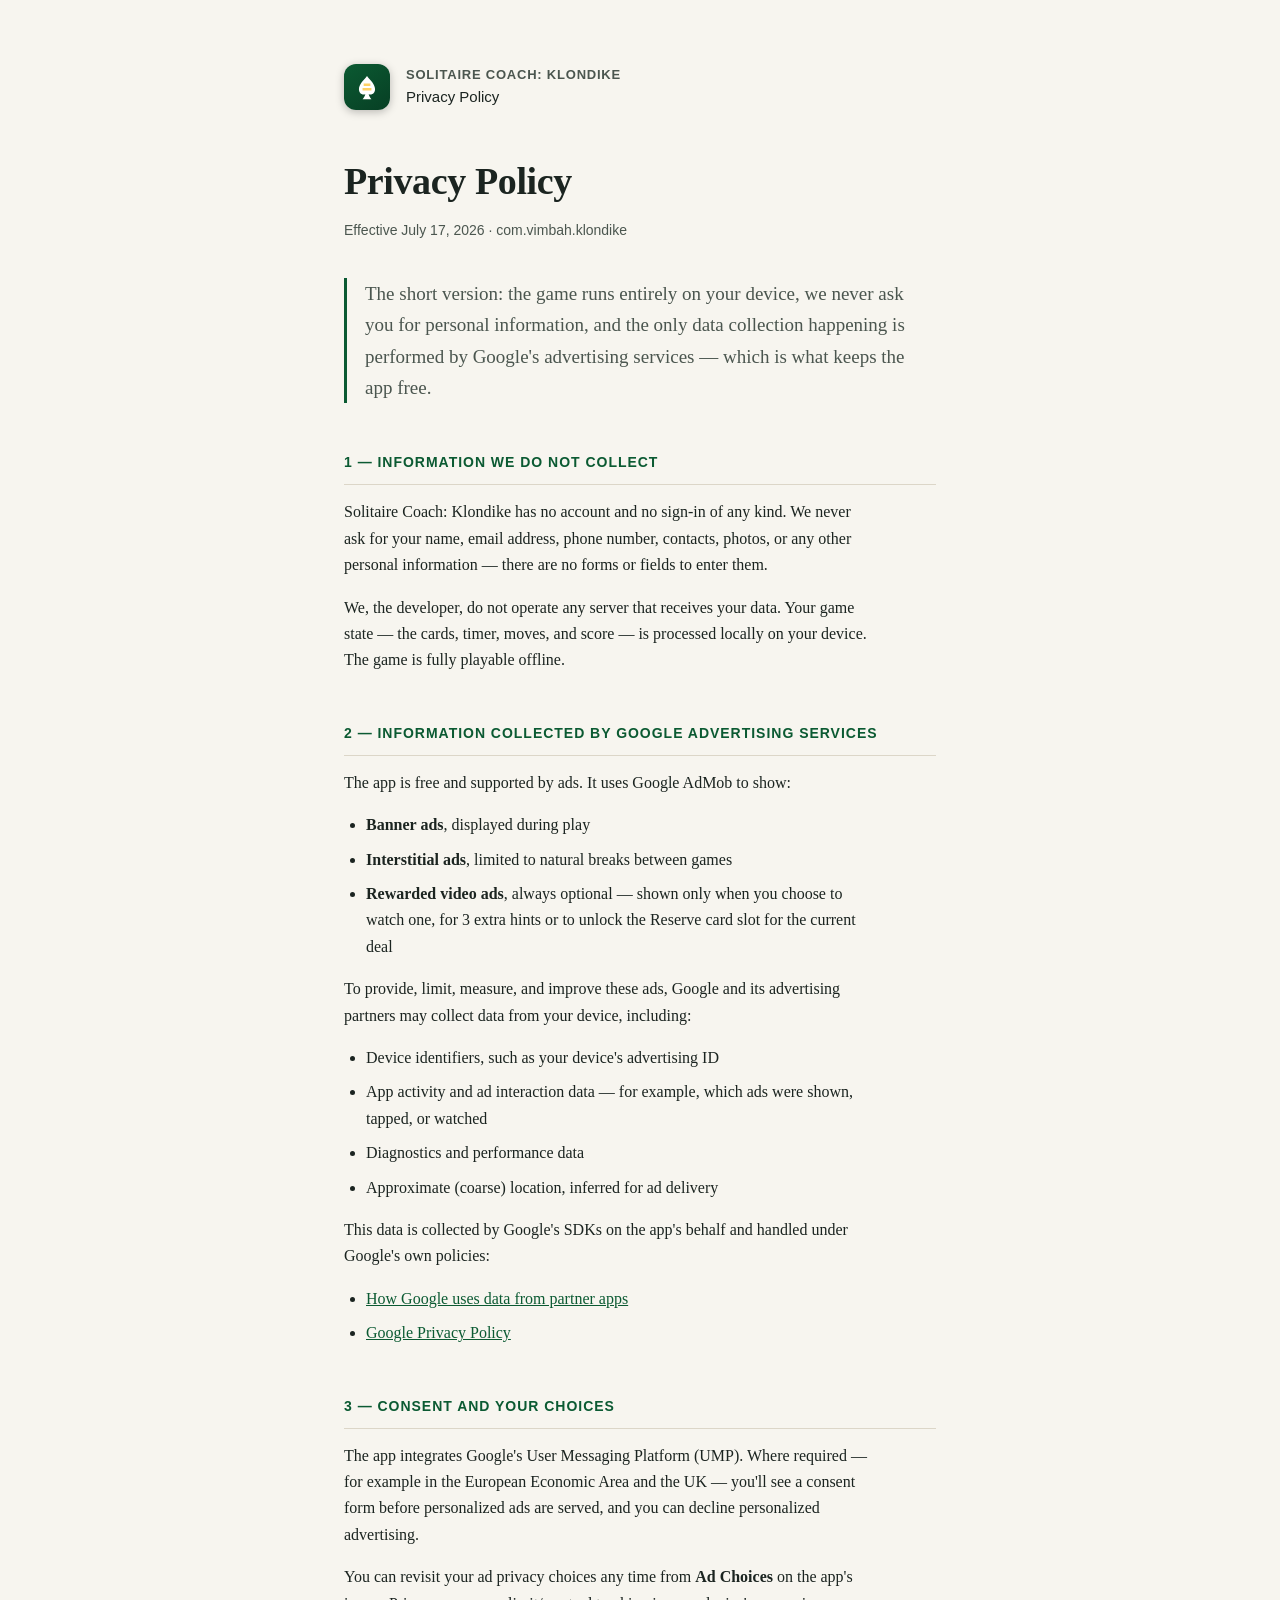
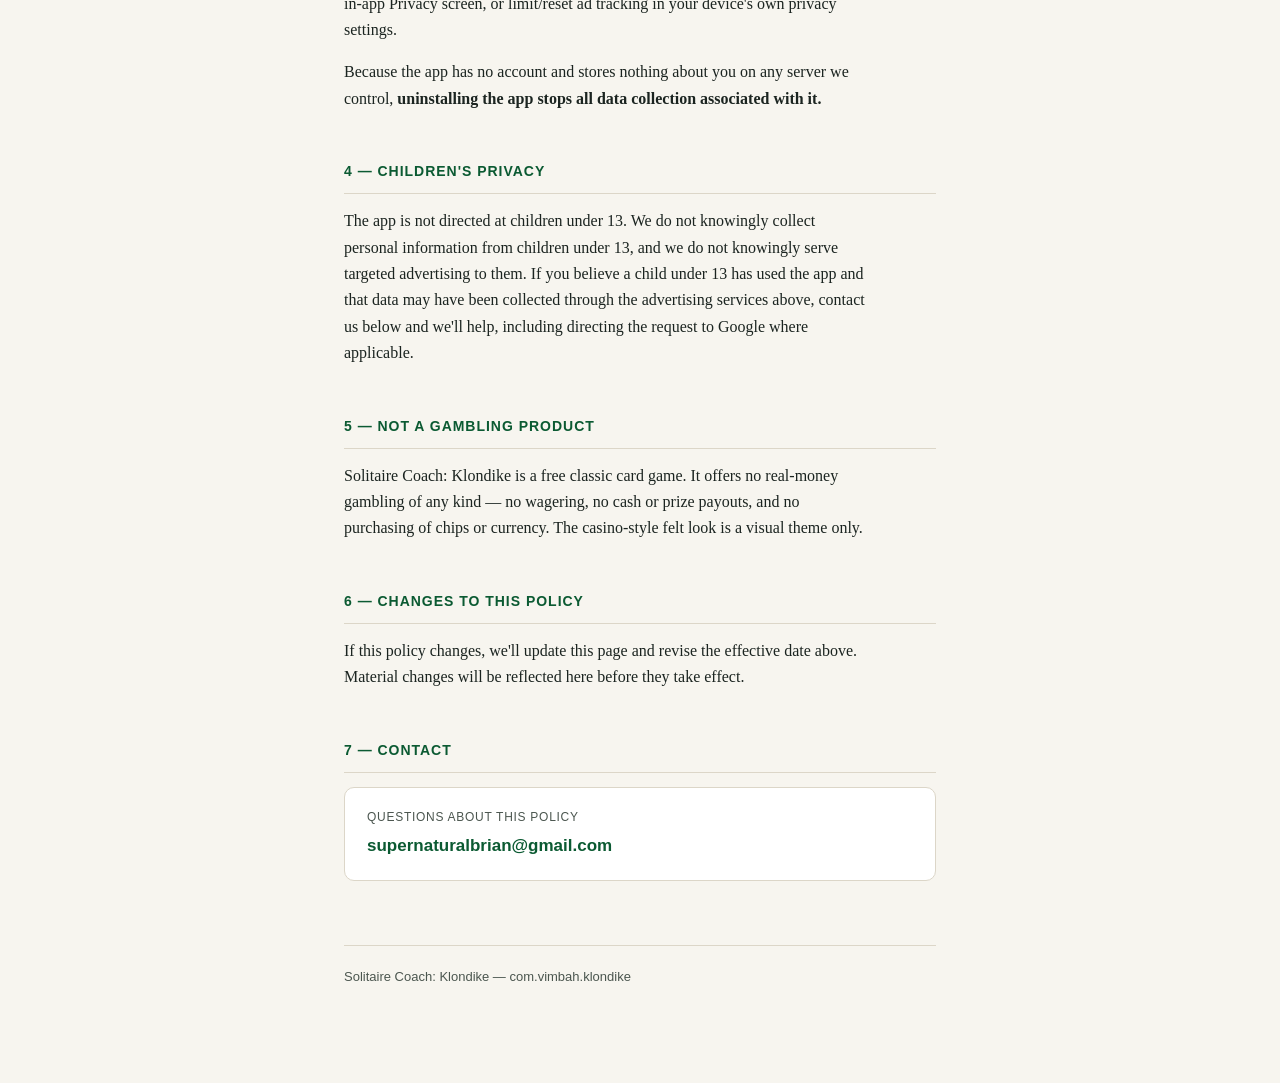
==== app/src/main/assets/public/privacy.html @ 49dde1da "Add hosted privacy policy page - Standalone privacy.html at repo root, mirrored into the Android   a" ====
<!doctype html>
<html lang="en">
<head>
<meta charset="UTF-8" />
<meta name="viewport" content="width=device-width, initial-scale=1.0" />
<title>Solitaire Coach: Klondike — Privacy Policy</title>
<style>
  @font-face {
    font-family: 'Fraunces';
    src: local('Georgia');
  }

  :root {
    --bg: #f7f5ef;
    --bg-raised: #ffffff;
    --ink: #1b2420;
    --ink-soft: #4b564f;
    --rule: #dcd6c8;
    --felt: #0b5a32;
    --felt-deep: #073f24;
    --gold: #b8860f;
    --max: 640px;
  }

  @media (prefers-color-scheme: dark) {
    :root {
      --bg: #10140f;
      --bg-raised: #161c15;
      --ink: #eef0ea;
      --ink-soft: #a9b3a7;
      --rule: #2b3329;
      --felt: #3fa06b;
      --felt-deep: #6bc191;
      --gold: #e0b84a;
    }
  }
  :root[data-theme="dark"] {
    --bg: #10140f;
    --bg-raised: #161c15;
    --ink: #eef0ea;
    --ink-soft: #a9b3a7;
    --rule: #2b3329;
    --felt: #3fa06b;
    --felt-deep: #6bc191;
    --gold: #e0b84a;
  }
  :root[data-theme="light"] {
    --bg: #f7f5ef;
    --bg-raised: #ffffff;
    --ink: #1b2420;
    --ink-soft: #4b564f;
    --rule: #dcd6c8;
    --felt: #0b5a32;
    --felt-deep: #073f24;
    --gold: #b8860f;
  }

  * { box-sizing: border-box; }

  body {
    margin: 0;
    background: var(--bg);
    color: var(--ink);
    font-family: Georgia, 'Iowan Old Style', 'Times New Roman', serif;
    line-height: 1.65;
    -webkit-font-smoothing: antialiased;
  }

  .wrap {
    max-width: var(--max);
    margin: 0 auto;
    padding: 64px 24px 96px;
  }

  header.mast {
    display: flex;
    align-items: center;
    gap: 16px;
    margin-bottom: 40px;
  }

  .badge {
    width: 46px; height: 46px; border-radius: 12px;
    background: linear-gradient(145deg, var(--felt), var(--felt-deep));
    flex: none;
    display: flex; align-items: center; justify-content: center;
    box-shadow: 0 2px 8px rgba(0,0,0,.25);
  }
  .badge svg { width: 30px; height: 30px; }

  .mast-text {
    font-family: -apple-system, BlinkMacSystemFont, 'Segoe UI', sans-serif;
  }
  .mast-text .app {
    font-size: 13px; font-weight: 700; letter-spacing: .06em; text-transform: uppercase;
    color: var(--ink-soft);
  }
  .mast-text .doc {
    font-size: 15px; color: var(--ink);
  }

  h1 {
    font-size: 38px;
    font-weight: 600;
    letter-spacing: -0.01em;
    text-wrap: balance;
    margin: 0 0 6px 0;
  }

  .effective {
    font-family: -apple-system, BlinkMacSystemFont, 'Segoe UI', sans-serif;
    font-size: 14px;
    color: var(--ink-soft);
    margin: 0 0 36px 0;
  }

  .lede {
    font-size: 19px;
    color: var(--ink-soft);
    margin: 0 0 44px 0;
    padding-left: 18px;
    border-left: 3px solid var(--felt);
  }

  h2 {
    font-family: -apple-system, BlinkMacSystemFont, 'Segoe UI', sans-serif;
    font-size: 14px;
    font-weight: 700;
    letter-spacing: .07em;
    text-transform: uppercase;
    color: var(--felt);
    margin: 48px 0 14px 0;
    padding-bottom: 10px;
    border-bottom: 1px solid var(--rule);
  }

  p { margin: 0 0 16px 0; max-width: 66ch; }

  ul { margin: 0 0 16px 0; padding-left: 22px; }
  li { margin-bottom: 8px; max-width: 62ch; }

  a { color: var(--felt); }

  strong { color: var(--ink); }

  table {
    width: 100%; border-collapse: collapse; margin: 0 0 16px 0;
    font-family: -apple-system, BlinkMacSystemFont, 'Segoe UI', sans-serif;
    font-size: 15px;
  }
  th, td {
    text-align: left; padding: 10px 12px; border-bottom: 1px solid var(--rule);
    vertical-align: top;
  }
  th { color: var(--ink-soft); font-weight: 600; font-size: 13px; text-transform: uppercase; letter-spacing: .04em; }

  .contact-card {
    margin-top: 12px;
    background: var(--bg-raised);
    border: 1px solid var(--rule);
    border-radius: 10px;
    padding: 20px 22px;
    font-family: -apple-system, BlinkMacSystemFont, 'Segoe UI', sans-serif;
  }
  .contact-card .label {
    font-size: 12px; text-transform: uppercase; letter-spacing: .06em; color: var(--ink-soft); margin-bottom: 4px;
  }
  .contact-card a { font-size: 17px; font-weight: 600; text-decoration: none; }
  .contact-card a:hover { text-decoration: underline; }

  footer {
    margin-top: 64px;
    padding-top: 20px;
    border-top: 1px solid var(--rule);
    font-family: -apple-system, BlinkMacSystemFont, 'Segoe UI', sans-serif;
    font-size: 13px;
    color: var(--ink-soft);
  }

  ::selection { background: var(--gold); color: #1b1400; }
</style>
</head>
<body>
<div class="wrap">
  <header class="mast">
    <div class="badge">
      <svg viewBox="0 0 108 108" xmlns="http://www.w3.org/2000/svg">
        <path fill="#FFFFFF" d="M54,14 C42,30 25,43 25,62 C25,75 35,84 48,80 C46,87 42,93 38,98 L70,98 C66,93 62,87 60,80 C73,84 83,75 83,62 C83,43 66,30 54,14 Z"/>
        <path fill="#FFD166" d="M42,41 L66,41 L66,50 L42,50 Z M38,58 L70,58 L70,67 L38,67 Z"/>
      </svg>
    </div>
    <div class="mast-text">
      <div class="app">Solitaire Coach: Klondike</div>
      <div class="doc">Privacy Policy</div>
    </div>
  </header>

  <h1>Privacy Policy</h1>
  <p class="effective">Effective July 17, 2026 · com.vimbah.klondike</p>

  <p class="lede">The short version: the game runs entirely on your device, we never ask you for personal information, and the only data collection happening is performed by Google's advertising services — which is what keeps the app free.</p>

  <h2>1 — Information we do not collect</h2>
  <p>Solitaire Coach: Klondike has no account and no sign-in of any kind. We never ask for your name, email address, phone number, contacts, photos, or any other personal information — there are no forms or fields to enter them.</p>
  <p>We, the developer, do not operate any server that receives your data. Your game state — the cards, timer, moves, and score — is processed locally on your device. The game is fully playable offline.</p>

  <h2>2 — Information collected by Google advertising services</h2>
  <p>The app is free and supported by ads. It uses Google AdMob to show:</p>
  <ul>
    <li><strong>Banner ads</strong>, displayed during play</li>
    <li><strong>Interstitial ads</strong>, limited to natural breaks between games</li>
    <li><strong>Rewarded video ads</strong>, always optional — shown only when you choose to watch one, for 3 extra hints or to unlock the Reserve card slot for the current deal</li>
  </ul>
  <p>To provide, limit, measure, and improve these ads, Google and its advertising partners may collect data from your device, including:</p>
  <ul>
    <li>Device identifiers, such as your device's advertising ID</li>
    <li>App activity and ad interaction data — for example, which ads were shown, tapped, or watched</li>
    <li>Diagnostics and performance data</li>
    <li>Approximate (coarse) location, inferred for ad delivery</li>
  </ul>
  <p>This data is collected by Google's SDKs on the app's behalf and handled under Google's own policies:</p>
  <ul>
    <li><a href="https://policies.google.com/technologies/partner-sites">How Google uses data from partner apps</a></li>
    <li><a href="https://policies.google.com/privacy">Google Privacy Policy</a></li>
  </ul>

  <h2>3 — Consent and your choices</h2>
  <p>The app integrates Google's User Messaging Platform (UMP). Where required — for example in the European Economic Area and the UK — you'll see a consent form before personalized ads are served, and you can decline personalized advertising.</p>
  <p>You can revisit your ad privacy choices any time from <strong>Ad Choices</strong> on the app's in-app Privacy screen, or limit/reset ad tracking in your device's own privacy settings.</p>
  <p>Because the app has no account and stores nothing about you on any server we control, <strong>uninstalling the app stops all data collection associated with it.</strong></p>

  <h2>4 — Children's privacy</h2>
  <p>The app is not directed at children under 13. We do not knowingly collect personal information from children under 13, and we do not knowingly serve targeted advertising to them. If you believe a child under 13 has used the app and that data may have been collected through the advertising services above, contact us below and we'll help, including directing the request to Google where applicable.</p>

  <h2>5 — Not a gambling product</h2>
  <p>Solitaire Coach: Klondike is a free classic card game. It offers no real-money gambling of any kind — no wagering, no cash or prize payouts, and no purchasing of chips or currency. The casino-style felt look is a visual theme only.</p>

  <h2>6 — Changes to this policy</h2>
  <p>If this policy changes, we'll update this page and revise the effective date above. Material changes will be reflected here before they take effect.</p>

  <h2>7 — Contact</h2>
  <div class="contact-card">
    <div class="label">Questions about this policy</div>
    <a href="mailto:supernaturalbrian@gmail.com">supernaturalbrian@gmail.com</a>
  </div>

  <footer>Solitaire Coach: Klondike — com.vimbah.klondike</footer>
</div>
</body>
</html>
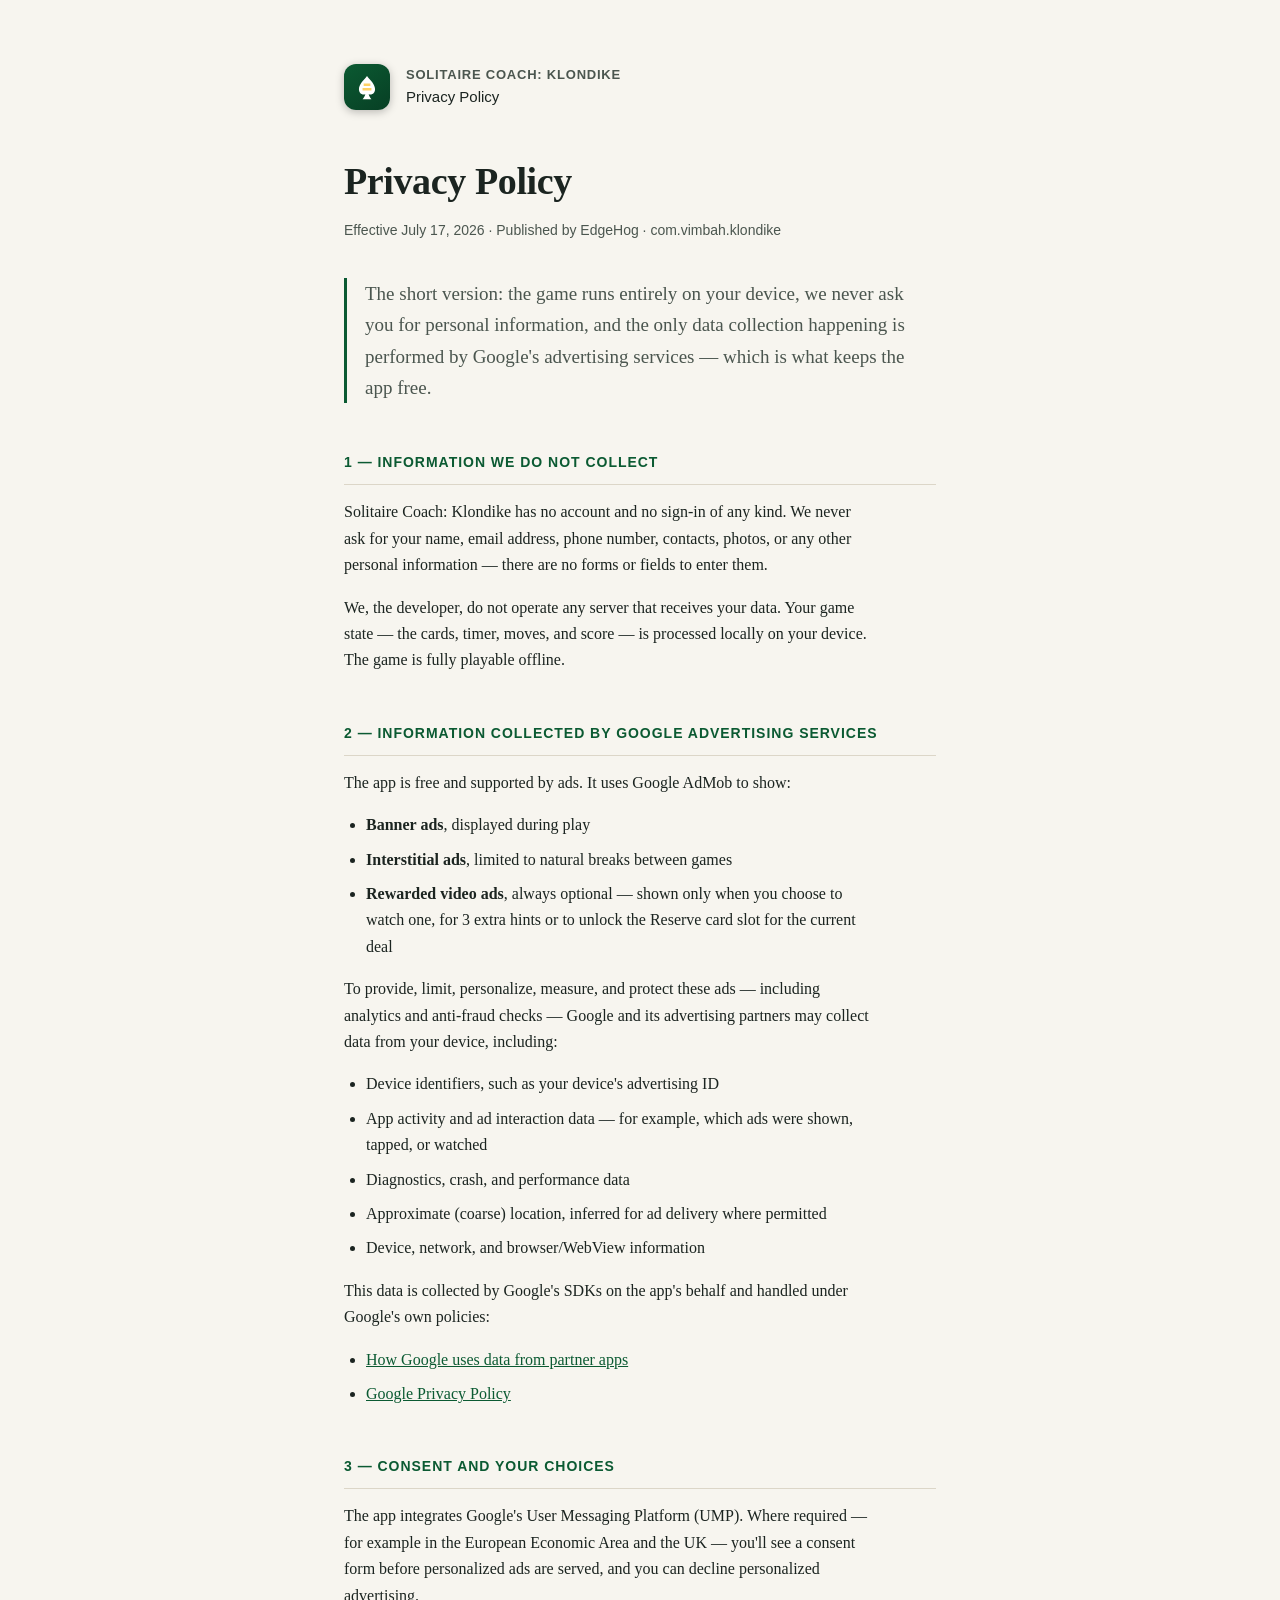
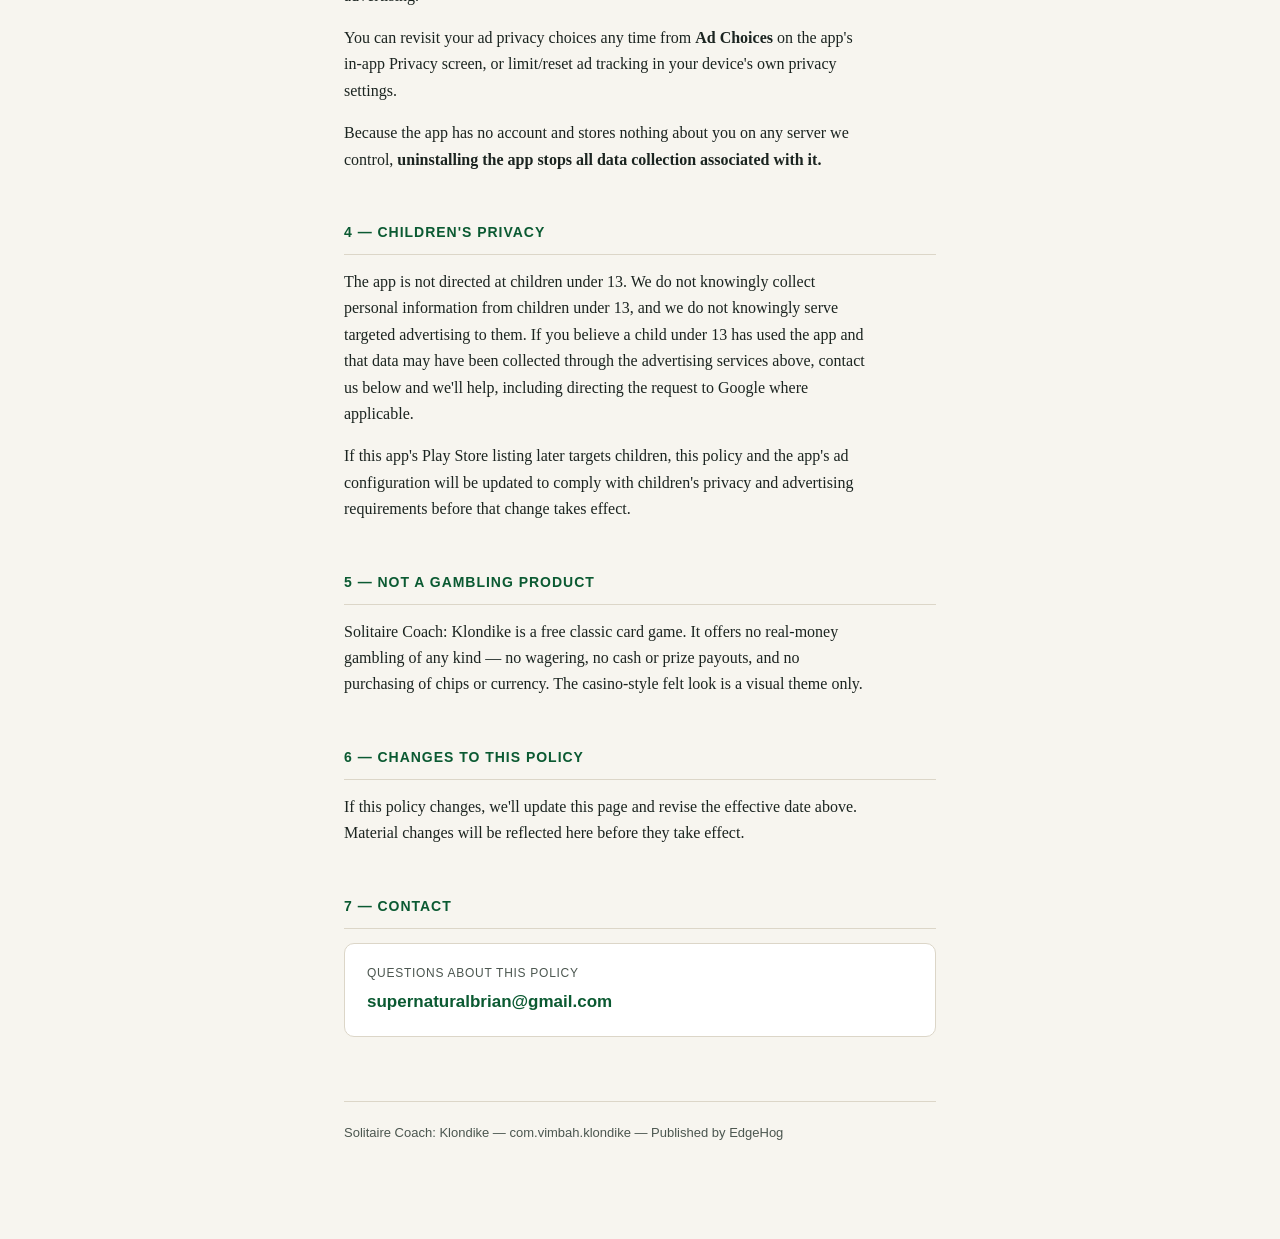
==== commit 61b00961: "Update privacy policy with publisher name and broader data disclosure - Add "Published by EdgeHog" t" ====
--- a/app/src/main/assets/public/privacy.html
+++ b/app/src/main/assets/public/privacy.html
@@ -196,7 +196,7 @@
   </header>
 
   <h1>Privacy Policy</h1>
-  <p class="effective">Effective July 17, 2026 · com.vimbah.klondike</p>
+  <p class="effective">Effective July 17, 2026 · Published by EdgeHog · com.vimbah.klondike</p>
 
   <p class="lede">The short version: the game runs entirely on your device, we never ask you for personal information, and the only data collection happening is performed by Google's advertising services — which is what keeps the app free.</p>
 
@@ -211,12 +211,13 @@
     <li><strong>Interstitial ads</strong>, limited to natural breaks between games</li>
     <li><strong>Rewarded video ads</strong>, always optional — shown only when you choose to watch one, for 3 extra hints or to unlock the Reserve card slot for the current deal</li>
   </ul>
-  <p>To provide, limit, measure, and improve these ads, Google and its advertising partners may collect data from your device, including:</p>
+  <p>To provide, limit, personalize, measure, and protect these ads — including analytics and anti-fraud checks — Google and its advertising partners may collect data from your device, including:</p>
   <ul>
     <li>Device identifiers, such as your device's advertising ID</li>
     <li>App activity and ad interaction data — for example, which ads were shown, tapped, or watched</li>
-    <li>Diagnostics and performance data</li>
-    <li>Approximate (coarse) location, inferred for ad delivery</li>
+    <li>Diagnostics, crash, and performance data</li>
+    <li>Approximate (coarse) location, inferred for ad delivery where permitted</li>
+    <li>Device, network, and browser/WebView information</li>
   </ul>
   <p>This data is collected by Google's SDKs on the app's behalf and handled under Google's own policies:</p>
   <ul>
@@ -231,6 +232,7 @@
 
   <h2>4 — Children's privacy</h2>
   <p>The app is not directed at children under 13. We do not knowingly collect personal information from children under 13, and we do not knowingly serve targeted advertising to them. If you believe a child under 13 has used the app and that data may have been collected through the advertising services above, contact us below and we'll help, including directing the request to Google where applicable.</p>
+  <p>If this app's Play Store listing later targets children, this policy and the app's ad configuration will be updated to comply with children's privacy and advertising requirements before that change takes effect.</p>
 
   <h2>5 — Not a gambling product</h2>
   <p>Solitaire Coach: Klondike is a free classic card game. It offers no real-money gambling of any kind — no wagering, no cash or prize payouts, and no purchasing of chips or currency. The casino-style felt look is a visual theme only.</p>
@@ -244,7 +246,7 @@
     <a href="mailto:supernaturalbrian@gmail.com">supernaturalbrian@gmail.com</a>
   </div>
 
-  <footer>Solitaire Coach: Klondike — com.vimbah.klondike</footer>
+  <footer>Solitaire Coach: Klondike — com.vimbah.klondike — Published by EdgeHog</footer>
 </div>
 </body>
 </html>
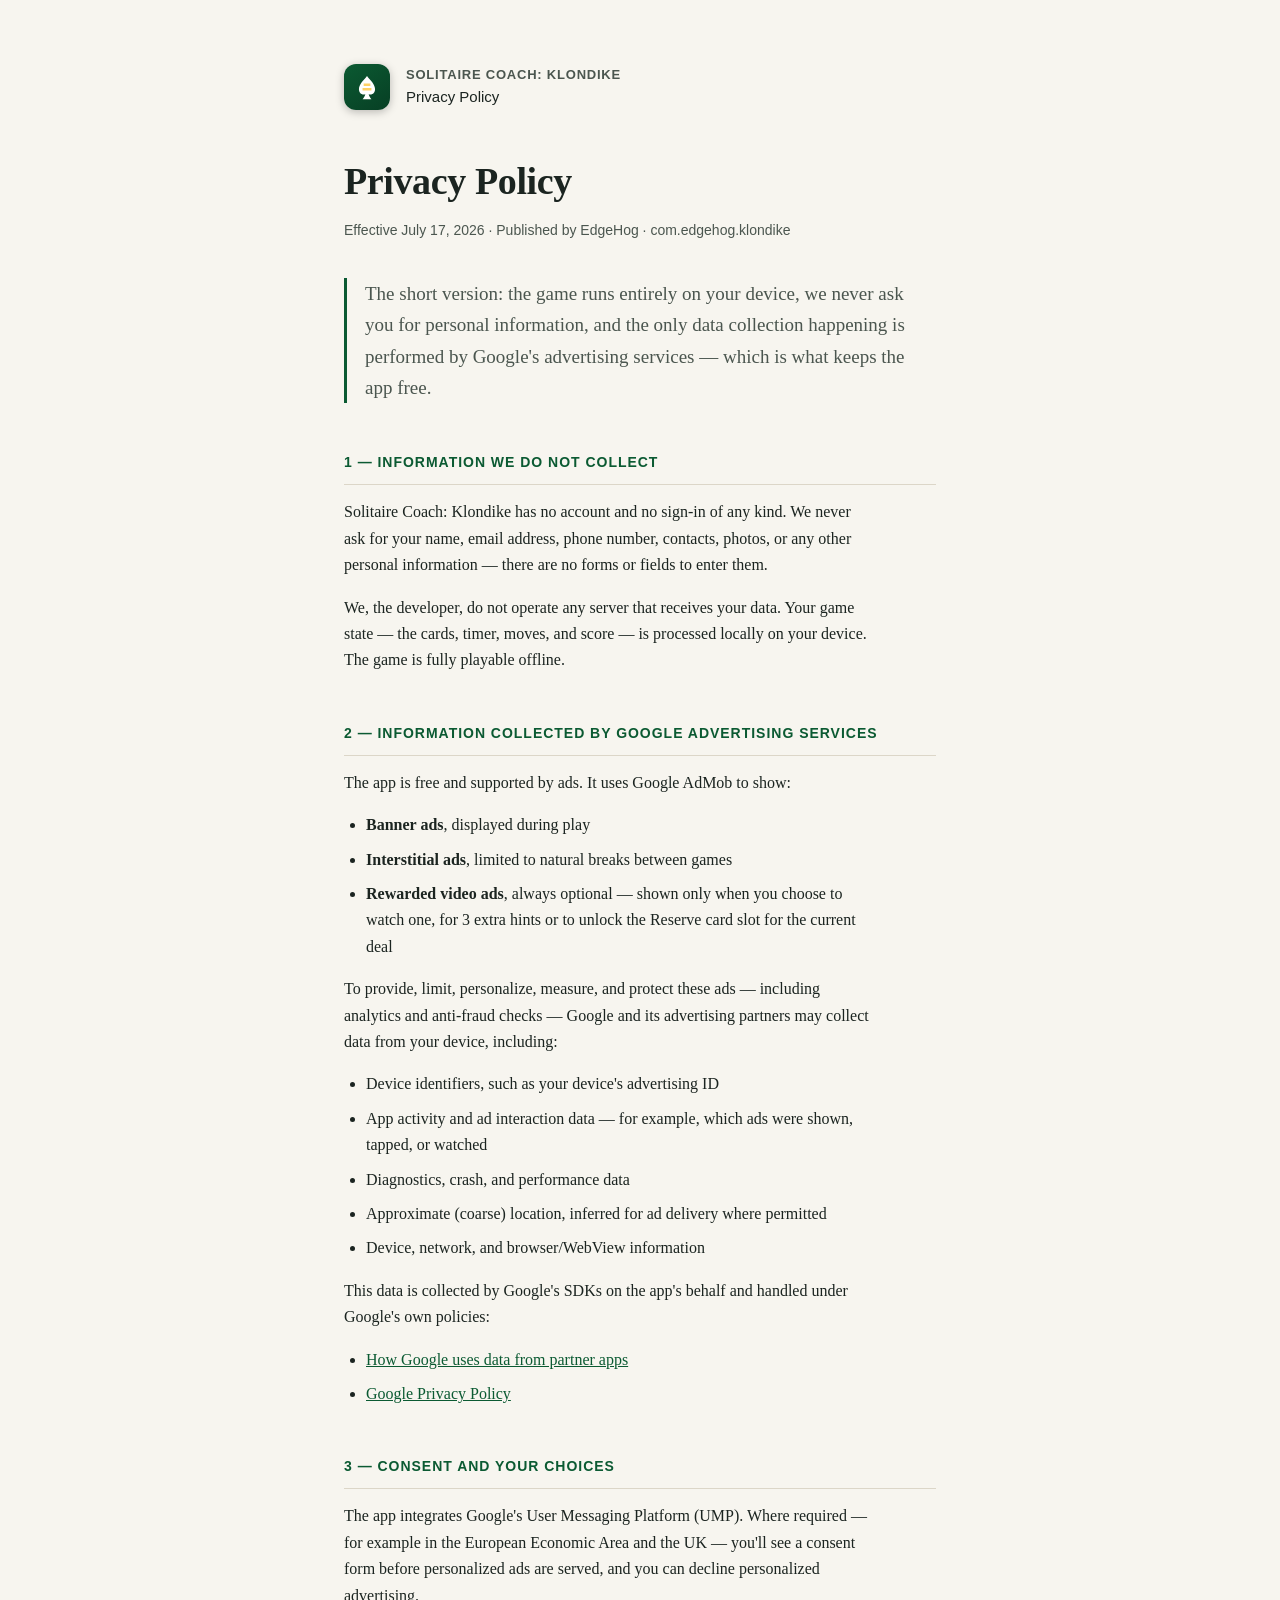
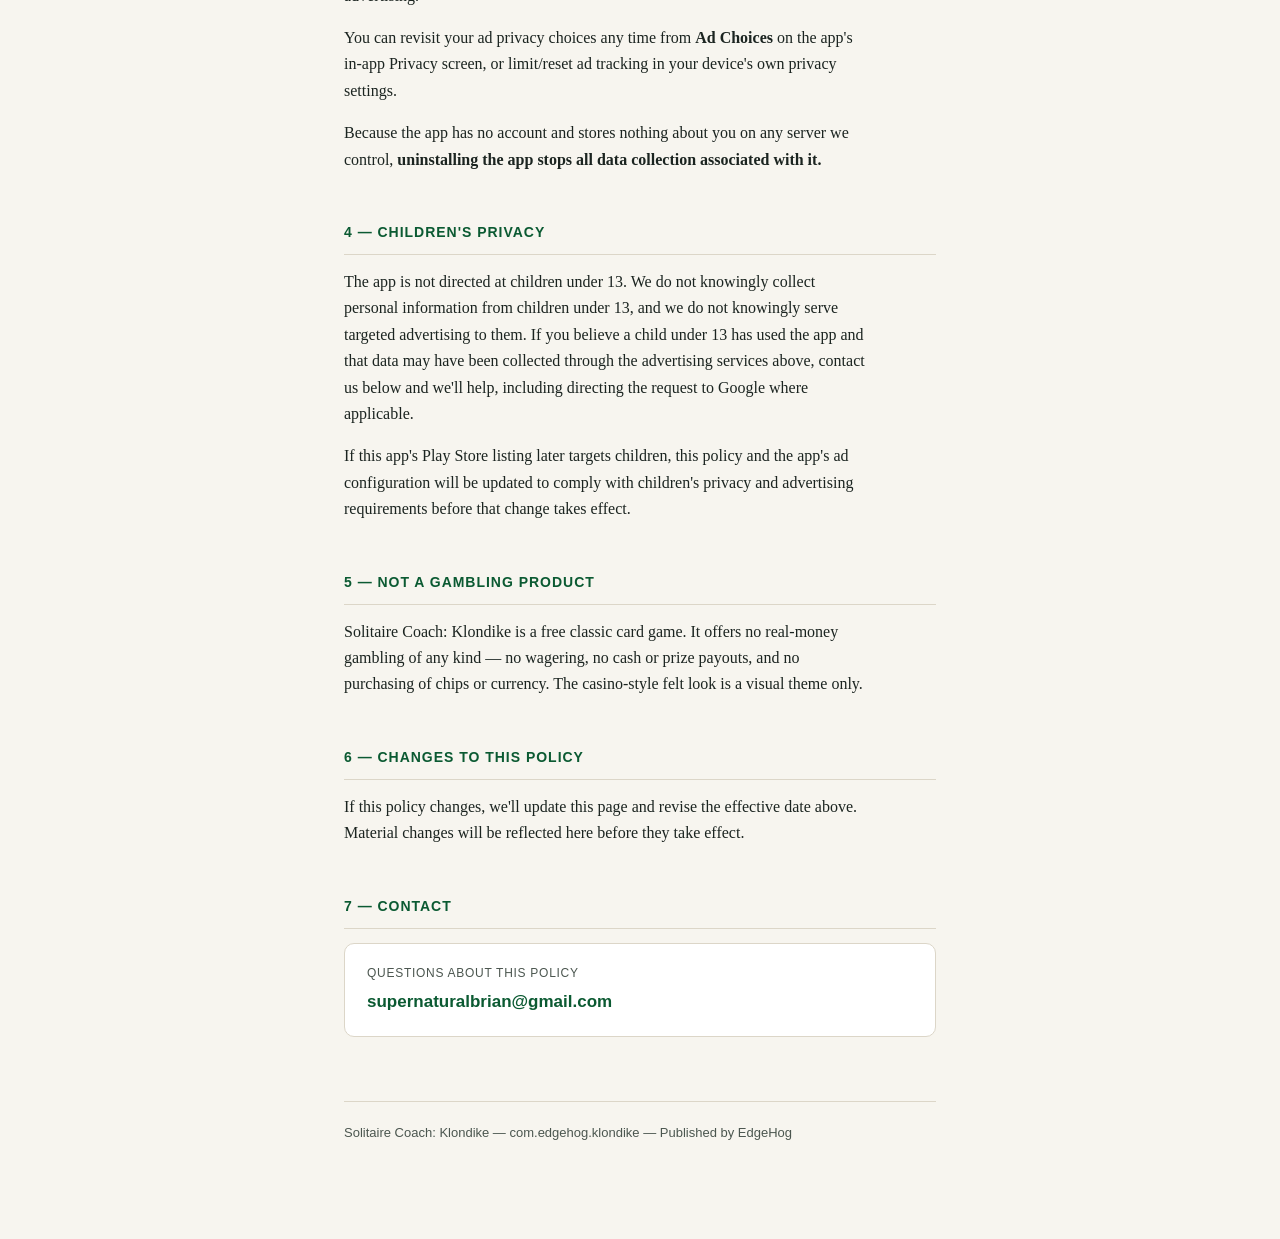
==== commit 4ab61d24: "Rename package to com.edgehog.klondike - app/build.gradle: namespace + applicationId - MainActivity." ====
--- a/app/src/main/assets/public/privacy.html
+++ b/app/src/main/assets/public/privacy.html
@@ -196,7 +196,7 @@
   </header>
 
   <h1>Privacy Policy</h1>
-  <p class="effective">Effective July 17, 2026 · Published by EdgeHog · com.vimbah.klondike</p>
+  <p class="effective">Effective July 17, 2026 · Published by EdgeHog · com.edgehog.klondike</p>
 
   <p class="lede">The short version: the game runs entirely on your device, we never ask you for personal information, and the only data collection happening is performed by Google's advertising services — which is what keeps the app free.</p>
 
@@ -246,7 +246,7 @@
     <a href="mailto:supernaturalbrian@gmail.com">supernaturalbrian@gmail.com</a>
   </div>
 
-  <footer>Solitaire Coach: Klondike — com.vimbah.klondike — Published by EdgeHog</footer>
+  <footer>Solitaire Coach: Klondike — com.edgehog.klondike — Published by EdgeHog</footer>
 </div>
 </body>
 </html>
